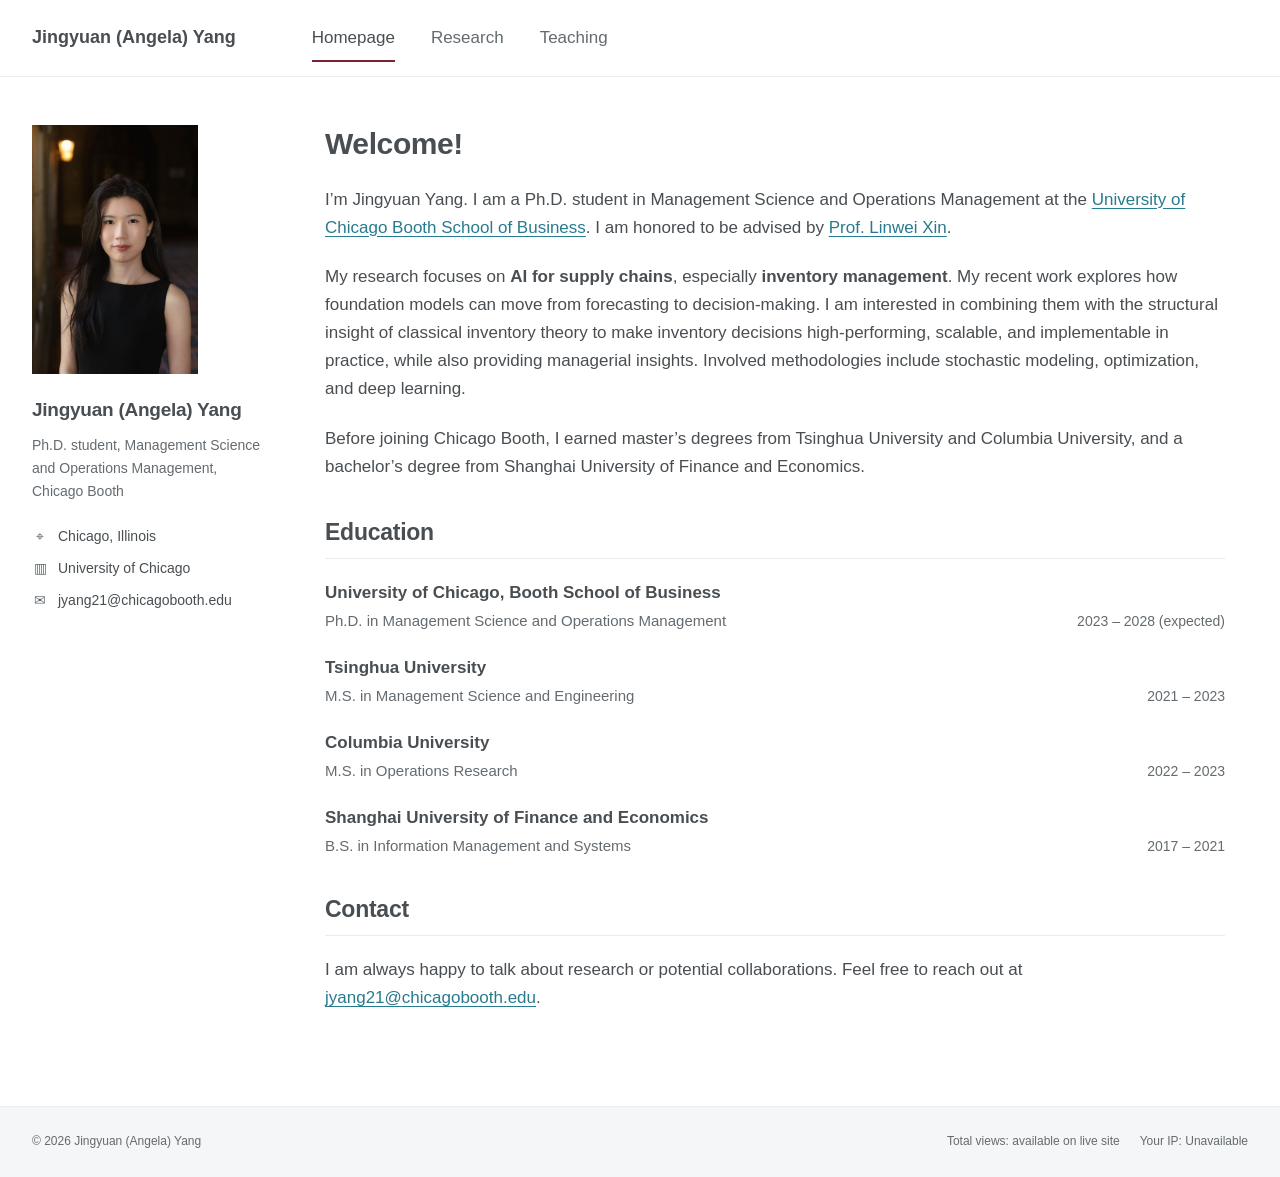
==== docs/index.html @ ed700d07 "Prepare academic homepage with current AI and inventory research" ====
<!doctype html>
<html lang="en"><head><meta charset="utf-8"><meta name="viewport" content="width=device-width, initial-scale=1">
<title>Homepage | Jingyuan (Angela) Yang</title><meta name="description" content="Jingyuan (Angela) Yang, Ph.D. student at Chicago Booth. Research on AI for supply chains, foundation models for inventory decisions, stochastic modeling, optimization, and deep learning.">
<link rel="canonical" href="https://angelaaa218.github.io/"><link rel="stylesheet" href="./assets/style.css"><link rel="icon" href="./assets/favicon.svg" type="image/svg+xml"></head>
<body><a class="skip-link" href="#main">Skip to content</a><header class="masthead"><div class="masthead-inner"><a class="site-name" href="./">Jingyuan (Angela) Yang</a><nav aria-label="Main navigation"><a href="./" aria-current="page">Homepage</a><a href="./research/">Research</a><a href="./teaching/">Teaching</a></nav></div></header>
<div class="layout"><aside class="profile" aria-label="Profile"><img class="portrait" src="./assets/portrait.jpg" alt="Jingyuan (Angela) Yang" width="3971" height="5957"><h2>Jingyuan (Angela) Yang</h2><p class="role">Ph.D. student, Management Science and Operations Management, Chicago Booth</p><ul class="profile-links"><li><span aria-hidden="true">⌖</span> Chicago, Illinois</li><li><span aria-hidden="true">▥</span> <a href="https://www.chicagobooth.edu/">University of Chicago</a></li><li><span aria-hidden="true">✉</span> <a href="mailto:jyang21@chicagobooth.edu">jyang21@chicagobooth.edu</a></li></ul></aside>
<main id="main"><h1>Welcome!</h1>
<p>I’m Jingyuan Yang. I am a Ph.D. student in Management Science and Operations Management at the <a href="https://www.chicagobooth.edu/">University of Chicago Booth School of Business</a>. I am honored to be advised by <a href="https://xin.engineering.cornell.edu/">Prof. Linwei Xin</a>.</p>
<p>My research focuses on <strong>AI for supply chains</strong>, especially <strong>inventory management</strong>. My recent work explores how foundation models can move from forecasting to decision-making. I am interested in combining them with the structural insight of classical inventory theory to make inventory decisions high-performing, scalable, and implementable in practice, while also providing managerial insights. Involved methodologies include stochastic modeling, optimization, and deep learning.</p>
<p>Before joining Chicago Booth, I earned master’s degrees from Tsinghua University and Columbia University, and a bachelor’s degree from Shanghai University of Finance and Economics.</p>
<section aria-labelledby="education"><h2 id="education">Education</h2>
<dl class="education">
<div><dt>University of Chicago, Booth School of Business</dt><dd><span class="degree">Ph.D. in Management Science and Operations Management</span><span class="education-date">2023 – 2028 (expected)</span></dd></div>
<div><dt>Tsinghua University</dt><dd><span class="degree">M.S. in Management Science and Engineering</span><span class="education-date">2021 – 2023</span></dd></div>
<div><dt>Columbia University</dt><dd><span class="degree">M.S. in Operations Research</span><span class="education-date">2022 – 2023</span></dd></div>
<div><dt>Shanghai University of Finance and Economics</dt><dd><span class="degree">B.S. in Information Management and Systems</span><span class="education-date">2017 – 2021</span></dd></div>
</dl></section>
<section aria-labelledby="contact"><h2 id="contact">Contact</h2><p>I am always happy to talk about research or potential collaborations. Feel free to reach out at <a href="mailto:jyang21@chicagobooth.edu">jyang21@chicagobooth.edu</a>.</p></section></main></div><footer><div class="footer-inner"><span>© 2026 Jingyuan (Angela) Yang</span><section class="visitor-stats" aria-label="Visitor statistics"><span id="view-counter">Total views: available on live site</span><span>Your IP: <span id="visitor-ip" aria-live="polite">Requires JavaScript</span></span></section></div></footer><script src="./assets/visitors.js" defer></script></body></html>
---- docs/assets/style.css ----
:root{color-scheme:light;--ink:#494e52;--muted:#646b70;--link:#287b8e;--line:#e9ecee;--accent:#7b2333}*{box-sizing:border-box}html{scroll-behavior:smooth}body{margin:0;color:var(--ink);background:#fff;font-family:-apple-system,BlinkMacSystemFont,"Segoe UI",Arial,sans-serif;font-size:17px;line-height:1.65}a{color:var(--link);text-underline-offset:3px}a:hover{color:#174e5a}a:focus-visible{outline:3px solid var(--accent);outline-offset:5px}p{margin:0 0 1.35rem}strong{font-weight:650}.masthead{border-bottom:1px solid var(--line)}.masthead-inner{max-width:1280px;margin:auto;min-height:76px;display:flex;align-items:center;gap:76px;padding:0 32px}.site-name{font-size:18px;font-weight:700;text-decoration:none;color:var(--ink)}nav{display:flex;gap:36px;align-self:stretch}nav a{position:relative;display:flex;align-items:center;color:var(--muted);text-decoration:none;font-size:17px}nav a[aria-current]{color:var(--ink)}nav a[aria-current]:after{position:absolute;bottom:14px;left:0;right:0;content:"";height:2px;background:var(--accent)}.layout{max-width:1280px;padding:48px 32px 72px;margin:0 auto;display:grid;grid-template-columns:235px minmax(0,1fr);gap:58px;min-height:calc(100vh - 161px)}.profile{align-self:start;position:sticky;top:32px;font-size:14px}.monogram{width:166px;height:166px;border:6px solid white;outline:1px solid var(--line);border-radius:50%;display:grid;place-items:center;background:#f4eeee;color:var(--accent);font-family:Georgia,serif;font-size:54px;letter-spacing:3px;margin:0 0 23px}.profile h2{font-size:19px;line-height:1.4;margin:0 0 10px;border:0;padding:0}.role{color:var(--muted);line-height:1.65;margin-bottom:22px}.profile-links{list-style:none;padding:0;margin:0}.profile-links li{display:flex;gap:10px;margin:9px 0;align-items:baseline}.profile-links span{width:16px;color:var(--muted);text-align:center}.profile-links a{color:var(--ink);text-decoration:none}.profile-links a:hover{text-decoration:underline}main{min-width:0;max-width:900px}h1{font-size:30px;line-height:1.25;margin:0 0 23px;letter-spacing:-.4px}h2{font-size:23px;line-height:1.35;margin:36px 0 20px;padding-bottom:10px;border-bottom:1px solid var(--line);letter-spacing:-.25px}h3{font-size:18px;line-height:1.5;margin:0 0 7px;font-weight:650}.intro{color:var(--muted)}.education{margin:0}.education div{margin:0 0 20px}.education dt{font-size:17px;font-weight:600}.education dd{margin:2px 0 0;font-size:15px;color:var(--muted)}.education dd span{display:block;font-size:14px}.papers{padding-left:25px;margin:0}.paper{padding-left:7px;margin:0 0 29px}.paper::marker{color:var(--muted);font-size:15px}.paper h3 a{text-decoration:none}.paper h3 a:hover{text-decoration:underline}.paper p{margin:5px 0;font-size:16px}.paper .authors{line-height:1.7}.authors a{text-decoration:none}.authors a:hover{text-decoration:underline}.paper .status{font-size:15px}.paper .paper-note{color:var(--muted);font-size:14px}.paper .paper-links{font-size:14px;margin-top:9px}.courses{list-style:none;padding:0;margin:28px 0}.courses li{padding:0 0 25px;margin:0 0 25px;border-bottom:1px solid var(--line)}.course-code{display:block;font-size:13px;letter-spacing:.8px;color:var(--muted);font-weight:500;margin-top:7px}.courses p{margin:3px 0;font-size:16px}.terms,.term-inline{color:var(--muted)}.term-inline:before{content:" · ";margin:0 8px}footer{background:#f5f6f7;border-top:1px solid var(--line);font-size:12px;color:var(--muted)}footer div{max-width:1280px;margin:auto;padding:25px 32px}.skip-link{position:absolute;top:-80px;left:16px;padding:8px 16px;background:white;z-index:2}.skip-link:focus{top:8px}@media(min-width:1500px){.layout,.masthead-inner,footer div{max-width:1320px}}@media(max-width:850px){.masthead-inner{gap:30px;padding:0 24px}.layout{grid-template-columns:190px minmax(0,1fr);gap:32px;padding:35px 24px 55px}.profile h2{font-size:17px}.monogram{width:140px;height:140px}nav{gap:24px}.site-name{font-size:16px}}@media(max-width:650px){body{font-size:16px}.masthead-inner{display:block;padding:17px 22px 0}.site-name{font-size:18px}nav{gap:29px;height:49px}nav a{font-size:15px}nav a[aria-current]:after{bottom:5px}.layout{display:block;padding:28px 22px 46px}.profile{position:static;display:grid;grid-template-columns:88px 1fr;column-gap:20px;margin-bottom:33px;padding-bottom:24px;border-bottom:1px solid var(--line)}.monogram{grid-row:1/3;width:82px;height:82px;font-size:29px;margin:3px 0 0;border-width:3px}.profile h2{font-size:18px;margin:0 0 7px}.role{font-size:13px;margin:0}.profile-links{grid-column:1/-1;display:flex;flex-wrap:wrap;gap:0 19px;margin-top:13px;font-size:12px}.profile-links li{margin:6px 0;gap:6px}.profile-links li:nth-child(2){display:none}h1{font-size:28px}h2{font-size:21px}.paper h3{font-size:17px}.paper p{font-size:15px}footer div{padding:22px}.term-inline{display:block}.term-inline:before{content:none}}@media(prefers-reduced-motion:reduce){html{scroll-behavior:auto}}@media print{.masthead,.profile,footer{display:none}.layout{display:block;padding:0}a{color:inherit}.paper{break-inside:avoid}}

.profile-links a{overflow-wrap:anywhere;min-width:0}.profile-links span{flex-shrink:0}

.teaching-section{margin-top:52px}.teaching-section h2{margin-top:0}.teaching-list{padding-left:27px;margin:22px 0 0}.teaching-list li{padding-left:2px;margin:0 0 13px;line-height:1.65}

.portrait{display:block;object-fit:cover;object-position:50% 40%;letter-spacing:normal}
.education dd{display:flex;align-items:baseline;justify-content:space-between;gap:20px}
.education dd .degree{font-size:15px;display:block}
.education dd .education-date{white-space:nowrap;text-align:right;flex-shrink:0}
.course-row{display:flex;align-items:baseline;justify-content:space-between;gap:24px}
.course-date{white-space:nowrap;text-align:right;flex-shrink:0}
@media(max-width:1050px){.course-row{flex-wrap:wrap;gap:2px 20px}.course-date{margin-left:auto}}
@media(max-width:650px){.education dd{flex-wrap:wrap;gap:2px 15px}.education-date{margin-left:auto}.course-date{white-space:normal;flex-shrink:1;max-width:100%}}

.portrait{display:block;width:166px;height:auto;border:0;border-radius:0;outline:0;margin:0 0 23px;object-fit:contain}
@media(max-width:850px){.portrait{width:140px}}
@media(max-width:650px){.portrait{grid-row:1/3;width:82px;height:auto;margin:3px 0 0}}

.footer-inner{display:flex;justify-content:space-between;align-items:center;gap:18px;flex-wrap:wrap}.visitor-stats{display:flex;gap:20px;align-items:center;flex-wrap:wrap}.visitor-stats img{display:block;height:20px}.visitor-stats a{display:inline-block}.visitor-stats span{overflow-wrap:anywhere}
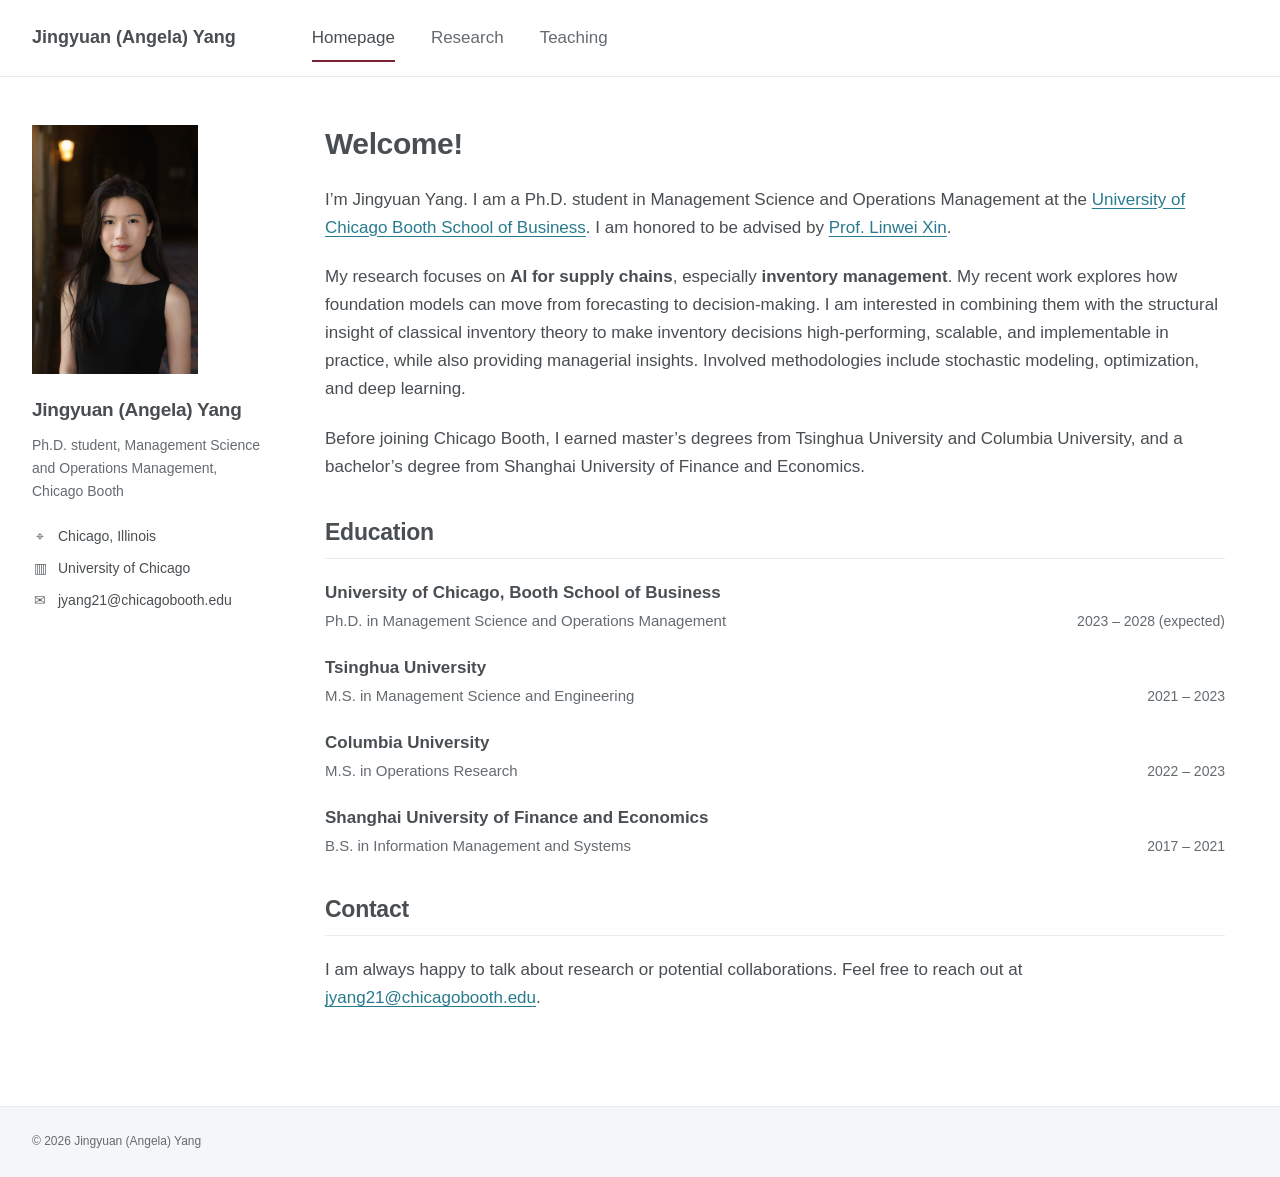
==== commit 5d374179: "Remove public visitor metrics and document private analytics setup" ====
--- a/docs/index.html
+++ b/docs/index.html
@@ -15,4 +15,4 @@
 <div><dt>Columbia University</dt><dd><span class="degree">M.S. in Operations Research</span><span class="education-date">2022 – 2023</span></dd></div>
 <div><dt>Shanghai University of Finance and Economics</dt><dd><span class="degree">B.S. in Information Management and Systems</span><span class="education-date">2017 – 2021</span></dd></div>
 </dl></section>
-<section aria-labelledby="contact"><h2 id="contact">Contact</h2><p>I am always happy to talk about research or potential collaborations. Feel free to reach out at <a href="mailto:jyang21@chicagobooth.edu">jyang21@chicagobooth.edu</a>.</p></section></main></div><footer><div class="footer-inner"><span>© 2026 Jingyuan (Angela) Yang</span><section class="visitor-stats" aria-label="Visitor statistics"><span id="view-counter">Total views: available on live site</span><span>Your IP: <span id="visitor-ip" aria-live="polite">Requires JavaScript</span></span></section></div></footer><script src="./assets/visitors.js" defer></script></body></html>+<section aria-labelledby="contact"><h2 id="contact">Contact</h2><p>I am always happy to talk about research or potential collaborations. Feel free to reach out at <a href="mailto:jyang21@chicagobooth.edu">jyang21@chicagobooth.edu</a>.</p></section></main></div><footer><div class="footer-inner"><span>© 2026 Jingyuan (Angela) Yang</span></div></footer></body></html>
--- a/docs/assets/style.css
+++ b/docs/assets/style.css
@@ -17,4 +17,4 @@
 @media(max-width:850px){.portrait{width:140px}}
 @media(max-width:650px){.portrait{grid-row:1/3;width:82px;height:auto;margin:3px 0 0}}
 
-.footer-inner{display:flex;justify-content:space-between;align-items:center;gap:18px;flex-wrap:wrap}.visitor-stats{display:flex;gap:20px;align-items:center;flex-wrap:wrap}.visitor-stats img{display:block;height:20px}.visitor-stats a{display:inline-block}.visitor-stats span{overflow-wrap:anywhere}
+.footer-inner{display:flex;align-items:center}
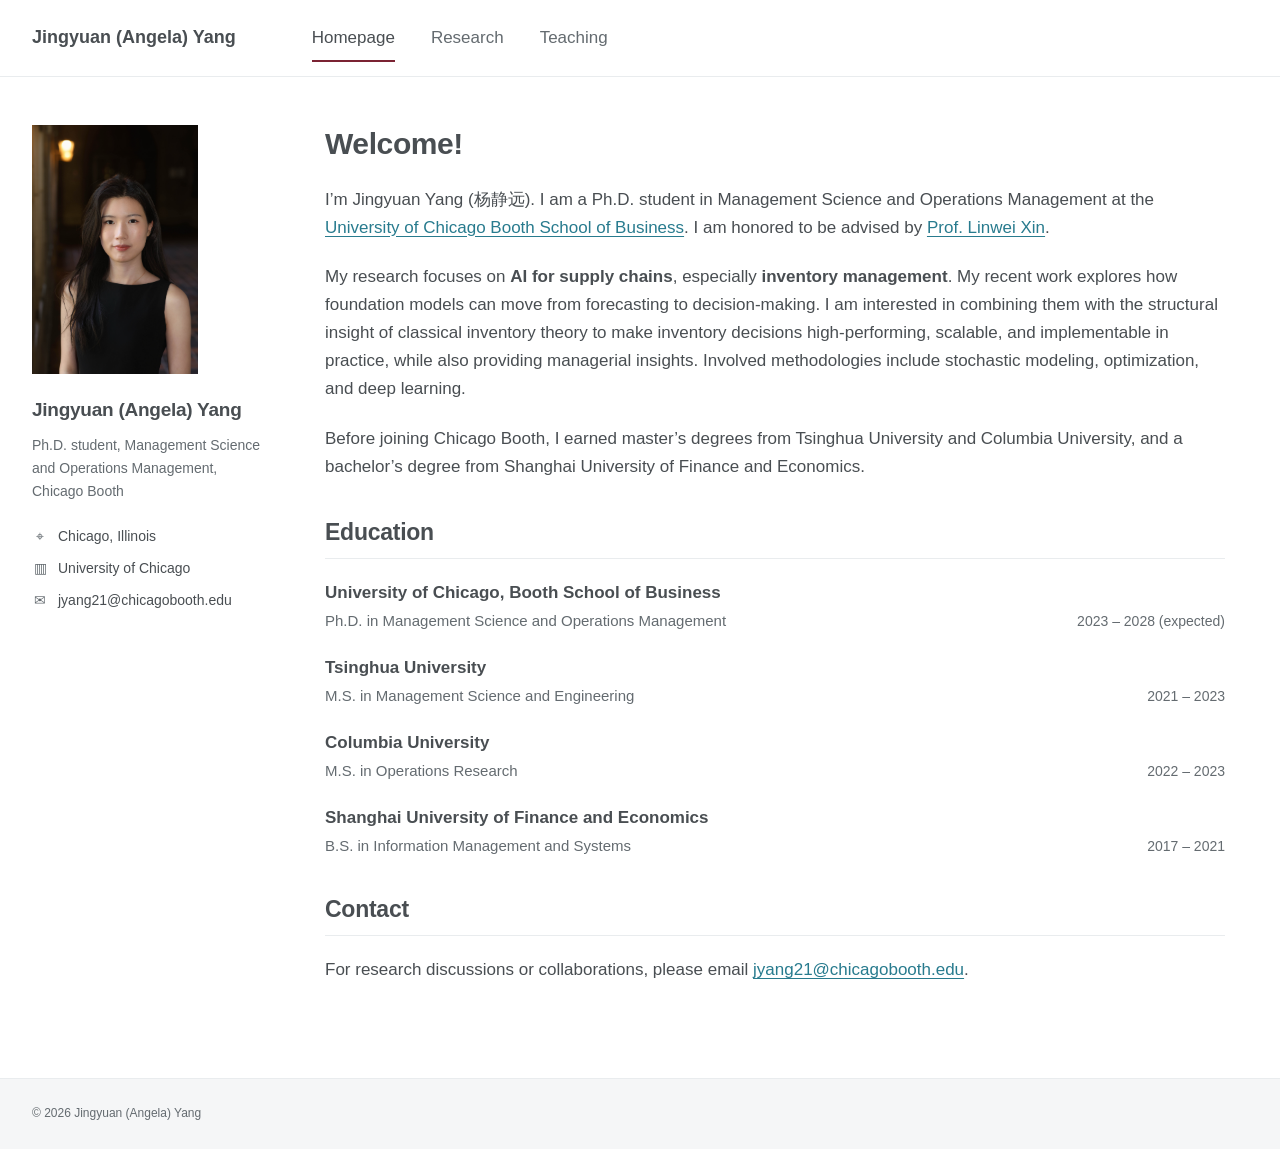
==== commit 60695e88: "Update profile links, contact line, coauthor display, and teaching experience" ====
--- a/docs/index.html
+++ b/docs/index.html
@@ -3,9 +3,9 @@
 <title>Homepage | Jingyuan (Angela) Yang</title><meta name="description" content="Jingyuan (Angela) Yang, Ph.D. student at Chicago Booth. Research on AI for supply chains, foundation models for inventory decisions, stochastic modeling, optimization, and deep learning.">
 <link rel="canonical" href="https://angelaaa218.github.io/"><link rel="stylesheet" href="./assets/style.css"><link rel="icon" href="./assets/favicon.svg" type="image/svg+xml"></head>
 <body><a class="skip-link" href="#main">Skip to content</a><header class="masthead"><div class="masthead-inner"><a class="site-name" href="./">Jingyuan (Angela) Yang</a><nav aria-label="Main navigation"><a href="./" aria-current="page">Homepage</a><a href="./research/">Research</a><a href="./teaching/">Teaching</a></nav></div></header>
-<div class="layout"><aside class="profile" aria-label="Profile"><img class="portrait" src="./assets/portrait.jpg" alt="Jingyuan (Angela) Yang" width="3971" height="5957"><h2>Jingyuan (Angela) Yang</h2><p class="role">Ph.D. student, Management Science and Operations Management, Chicago Booth</p><ul class="profile-links"><li><span aria-hidden="true">⌖</span> Chicago, Illinois</li><li><span aria-hidden="true">▥</span> <a href="https://www.chicagobooth.edu/">University of Chicago</a></li><li><span aria-hidden="true">✉</span> <a href="mailto:jyang21@chicagobooth.edu">jyang21@chicagobooth.edu</a></li></ul></aside>
+<div class="layout"><aside class="profile" aria-label="Profile"><img class="portrait" src="./assets/portrait.jpg" alt="Jingyuan (Angela) Yang" width="3971" height="5957"><h2>Jingyuan (Angela) Yang</h2><p class="role">Ph.D. student, Management Science and Operations Management, Chicago Booth</p><ul class="profile-links"><li><span aria-hidden="true">⌖</span> Chicago, Illinois</li><li><span aria-hidden="true">▥</span> <a href="http://chicagobooth.edu/phd">University of Chicago</a></li><li><span aria-hidden="true">✉</span> <a href="mailto:jyang21@chicagobooth.edu">jyang21@chicagobooth.edu</a></li></ul></aside>
 <main id="main"><h1>Welcome!</h1>
-<p>I’m Jingyuan Yang. I am a Ph.D. student in Management Science and Operations Management at the <a href="https://www.chicagobooth.edu/">University of Chicago Booth School of Business</a>. I am honored to be advised by <a href="https://xin.engineering.cornell.edu/">Prof. Linwei Xin</a>.</p>
+<p>I’m Jingyuan Yang (杨静远). I am a Ph.D. student in Management Science and Operations Management at the <a href="http://chicagobooth.edu/phd">University of Chicago Booth School of Business</a>. I am honored to be advised by <a href="https://xin.engineering.cornell.edu/">Prof. Linwei Xin</a>.</p>
 <p>My research focuses on <strong>AI for supply chains</strong>, especially <strong>inventory management</strong>. My recent work explores how foundation models can move from forecasting to decision-making. I am interested in combining them with the structural insight of classical inventory theory to make inventory decisions high-performing, scalable, and implementable in practice, while also providing managerial insights. Involved methodologies include stochastic modeling, optimization, and deep learning.</p>
 <p>Before joining Chicago Booth, I earned master’s degrees from Tsinghua University and Columbia University, and a bachelor’s degree from Shanghai University of Finance and Economics.</p>
 <section aria-labelledby="education"><h2 id="education">Education</h2>
@@ -15,4 +15,4 @@
 <div><dt>Columbia University</dt><dd><span class="degree">M.S. in Operations Research</span><span class="education-date">2022 – 2023</span></dd></div>
 <div><dt>Shanghai University of Finance and Economics</dt><dd><span class="degree">B.S. in Information Management and Systems</span><span class="education-date">2017 – 2021</span></dd></div>
 </dl></section>
-<section aria-labelledby="contact"><h2 id="contact">Contact</h2><p>I am always happy to talk about research or potential collaborations. Feel free to reach out at <a href="mailto:jyang21@chicagobooth.edu">jyang21@chicagobooth.edu</a>.</p></section></main></div><footer><div class="footer-inner"><span>© 2026 Jingyuan (Angela) Yang</span></div></footer></body></html>+<section aria-labelledby="contact"><h2 id="contact">Contact</h2><p>For research discussions or collaborations, please email <a href="mailto:jyang21@chicagobooth.edu">jyang21@chicagobooth.edu</a>.</p></section></main></div><footer><div class="footer-inner"><span>© 2026 Jingyuan (Angela) Yang</span></div></footer><script src="./assets/analytics.js" data-project="13364396" data-security="10fe394c" defer></script></body></html>
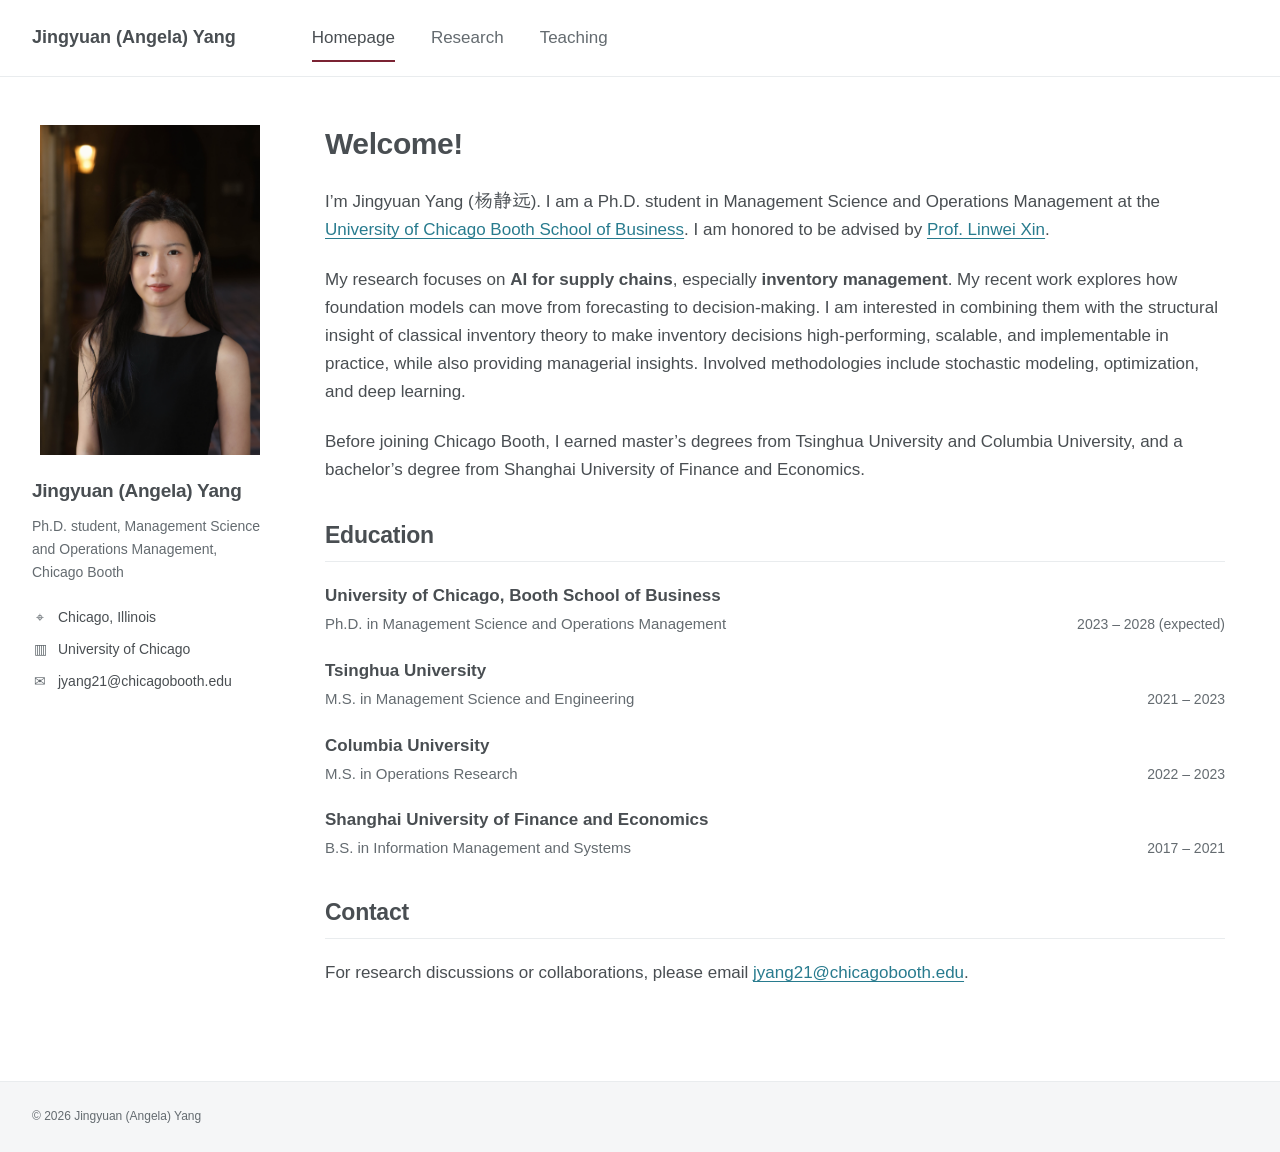
==== commit 75468981: "Style Chinese name in Kai type and center an enlarged portrait" ====
--- a/docs/index.html
+++ b/docs/index.html
@@ -5,7 +5,7 @@
 <body><a class="skip-link" href="#main">Skip to content</a><header class="masthead"><div class="masthead-inner"><a class="site-name" href="./">Jingyuan (Angela) Yang</a><nav aria-label="Main navigation"><a href="./" aria-current="page">Homepage</a><a href="./research/">Research</a><a href="./teaching/">Teaching</a></nav></div></header>
 <div class="layout"><aside class="profile" aria-label="Profile"><img class="portrait" src="./assets/portrait.jpg" alt="Jingyuan (Angela) Yang" width="3971" height="5957"><h2>Jingyuan (Angela) Yang</h2><p class="role">Ph.D. student, Management Science and Operations Management, Chicago Booth</p><ul class="profile-links"><li><span aria-hidden="true">⌖</span> Chicago, Illinois</li><li><span aria-hidden="true">▥</span> <a href="http://chicagobooth.edu/phd">University of Chicago</a></li><li><span aria-hidden="true">✉</span> <a href="mailto:jyang21@chicagobooth.edu">jyang21@chicagobooth.edu</a></li></ul></aside>
 <main id="main"><h1>Welcome!</h1>
-<p>I’m Jingyuan Yang (杨静远). I am a Ph.D. student in Management Science and Operations Management at the <a href="http://chicagobooth.edu/phd">University of Chicago Booth School of Business</a>. I am honored to be advised by <a href="https://xin.engineering.cornell.edu/">Prof. Linwei Xin</a>.</p>
+<p>I’m Jingyuan Yang (<span class="chinese-name" lang="zh-Hans">杨静远</span>). I am a Ph.D. student in Management Science and Operations Management at the <a href="http://chicagobooth.edu/phd">University of Chicago Booth School of Business</a>. I am honored to be advised by <a href="https://xin.engineering.cornell.edu/">Prof. Linwei Xin</a>.</p>
 <p>My research focuses on <strong>AI for supply chains</strong>, especially <strong>inventory management</strong>. My recent work explores how foundation models can move from forecasting to decision-making. I am interested in combining them with the structural insight of classical inventory theory to make inventory decisions high-performing, scalable, and implementable in practice, while also providing managerial insights. Involved methodologies include stochastic modeling, optimization, and deep learning.</p>
 <p>Before joining Chicago Booth, I earned master’s degrees from Tsinghua University and Columbia University, and a bachelor’s degree from Shanghai University of Finance and Economics.</p>
 <section aria-labelledby="education"><h2 id="education">Education</h2>
--- a/docs/assets/style.css
+++ b/docs/assets/style.css
@@ -13,8 +13,11 @@
 @media(max-width:1050px){.course-row{flex-wrap:wrap;gap:2px 20px}.course-date{margin-left:auto}}
 @media(max-width:650px){.education dd{flex-wrap:wrap;gap:2px 15px}.education-date{margin-left:auto}.course-date{white-space:normal;flex-shrink:1;max-width:100%}}
 
-.portrait{display:block;width:166px;height:auto;border:0;border-radius:0;outline:0;margin:0 0 23px;object-fit:contain}
-@media(max-width:850px){.portrait{width:140px}}
-@media(max-width:650px){.portrait{grid-row:1/3;width:82px;height:auto;margin:3px 0 0}}
+.portrait{display:block;width:100%;max-width:220px;height:auto;border:0;border-radius:0;outline:0;margin:0 auto 23px;object-fit:contain}
+@media(max-width:850px){.portrait{max-width:180px}}
+@media(max-width:650px){.portrait{grid-row:1/3;width:88px;max-width:100%;height:auto;margin:3px auto 0;justify-self:center}}
 
 .footer-inner{display:flex;align-items:center}
+
+@font-face{font-family:"Homepage Name Kai";src:local("Kaiti SC"),local("STKaiti"),local("KaiTi"),url("fonts/name-kai.woff") format("woff");font-style:normal;font-weight:400;font-display:swap;unicode-range:U+6768,U+9759,U+8FDC}
+.chinese-name{font-family:"Homepage Name Kai","Kaiti SC",STKaiti,KaiTi,serif;font-size:1.1em;font-weight:400}
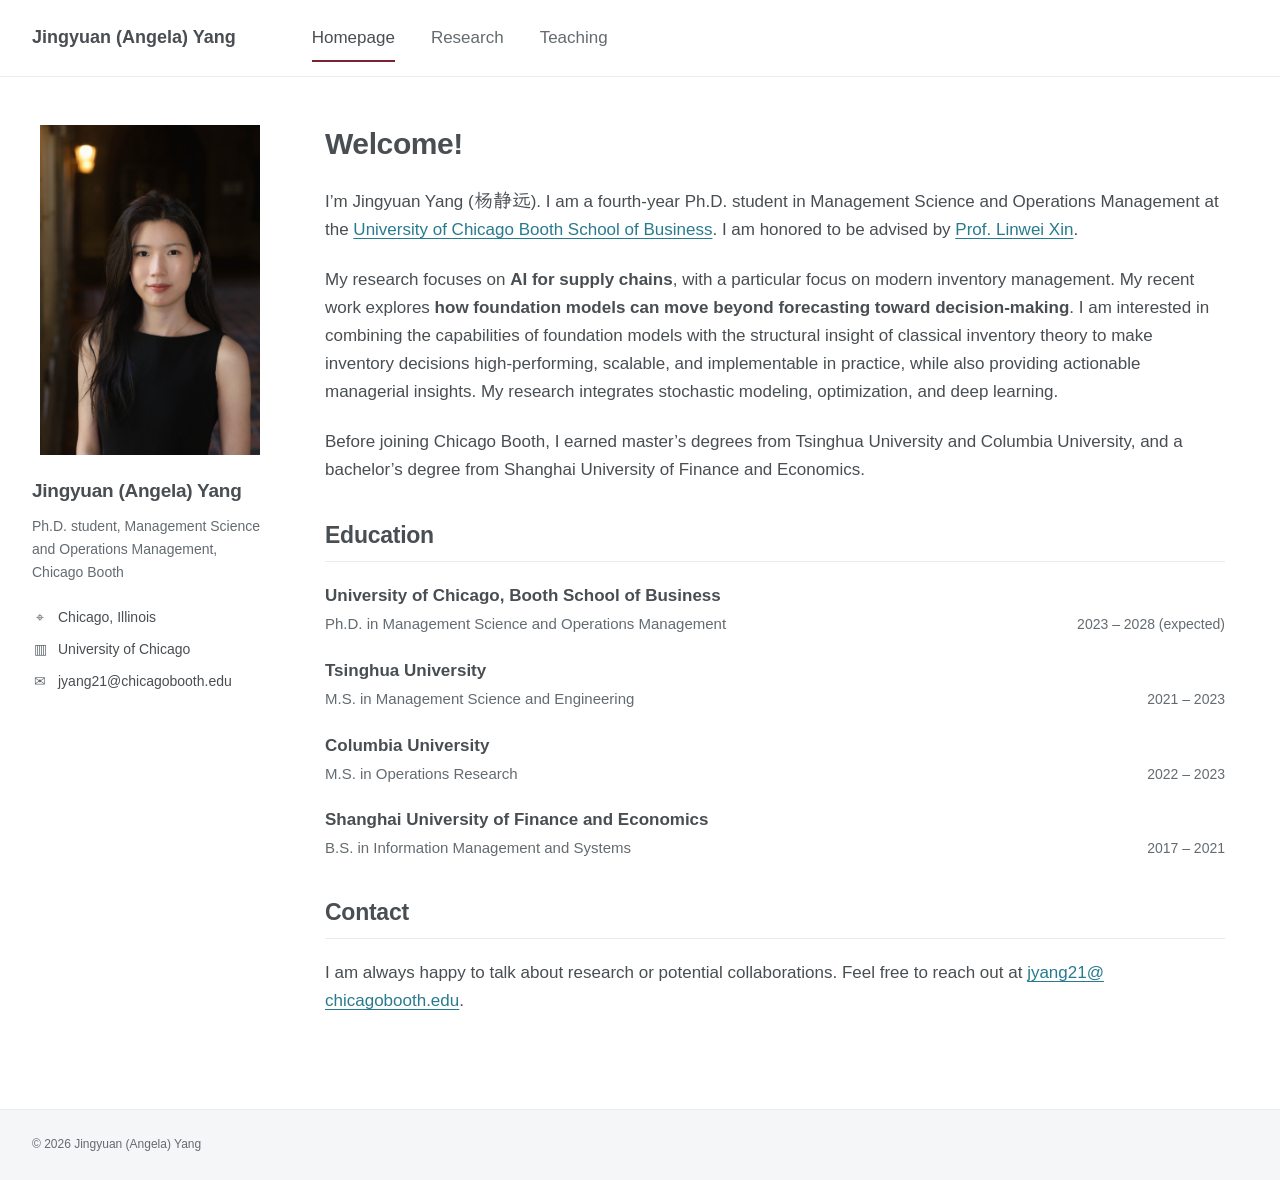
==== commit f65612d3: "Finalize approved academic website for publication" ====
--- a/docs/index.html
+++ b/docs/index.html
@@ -5,8 +5,8 @@
 <body><a class="skip-link" href="#main">Skip to content</a><header class="masthead"><div class="masthead-inner"><a class="site-name" href="./">Jingyuan (Angela) Yang</a><nav aria-label="Main navigation"><a href="./" aria-current="page">Homepage</a><a href="./research/">Research</a><a href="./teaching/">Teaching</a></nav></div></header>
 <div class="layout"><aside class="profile" aria-label="Profile"><img class="portrait" src="./assets/portrait.jpg" alt="Jingyuan (Angela) Yang" width="3971" height="5957"><h2>Jingyuan (Angela) Yang</h2><p class="role">Ph.D. student, Management Science and Operations Management, Chicago Booth</p><ul class="profile-links"><li><span aria-hidden="true">⌖</span> Chicago, Illinois</li><li><span aria-hidden="true">▥</span> <a href="http://chicagobooth.edu/phd">University of Chicago</a></li><li><span aria-hidden="true">✉</span> <a href="mailto:jyang21@chicagobooth.edu">jyang21@chicagobooth.edu</a></li></ul></aside>
 <main id="main"><h1>Welcome!</h1>
-<p>I’m Jingyuan Yang (<span class="chinese-name" lang="zh-Hans">杨静远</span>). I am a Ph.D. student in Management Science and Operations Management at the <a href="http://chicagobooth.edu/phd">University of Chicago Booth School of Business</a>. I am honored to be advised by <a href="https://xin.engineering.cornell.edu/">Prof. Linwei Xin</a>.</p>
-<p>My research focuses on <strong>AI for supply chains</strong>, especially <strong>inventory management</strong>. My recent work explores how foundation models can move from forecasting to decision-making. I am interested in combining them with the structural insight of classical inventory theory to make inventory decisions high-performing, scalable, and implementable in practice, while also providing managerial insights. Involved methodologies include stochastic modeling, optimization, and deep learning.</p>
+<p>I’m Jingyuan Yang (<span class="chinese-name" lang="zh-Hans">杨静远</span>). I am a fourth-year Ph.D. student in Management Science and Operations Management at the <a href="http://chicagobooth.edu/phd">University of Chicago Booth School of Business</a>. I am honored to be advised by <a href="https://xin.engineering.cornell.edu/">Prof. Linwei Xin</a>.</p>
+<p>My research focuses on <strong>AI for supply chains</strong>, with a particular focus on modern inventory management. My recent work explores <strong>how foundation models can move beyond forecasting toward decision-making</strong>. I am interested in combining the capabilities of foundation models with the structural insight of classical inventory theory to make inventory decisions high-performing, scalable, and implementable in practice, while also providing actionable managerial insights. My research integrates stochastic modeling, optimization, and deep learning.</p>
 <p>Before joining Chicago Booth, I earned master’s degrees from Tsinghua University and Columbia University, and a bachelor’s degree from Shanghai University of Finance and Economics.</p>
 <section aria-labelledby="education"><h2 id="education">Education</h2>
 <dl class="education">
@@ -15,4 +15,4 @@
 <div><dt>Columbia University</dt><dd><span class="degree">M.S. in Operations Research</span><span class="education-date">2022 – 2023</span></dd></div>
 <div><dt>Shanghai University of Finance and Economics</dt><dd><span class="degree">B.S. in Information Management and Systems</span><span class="education-date">2017 – 2021</span></dd></div>
 </dl></section>
-<section aria-labelledby="contact"><h2 id="contact">Contact</h2><p>For research discussions or collaborations, please email <a href="mailto:jyang21@chicagobooth.edu">jyang21@chicagobooth.edu</a>.</p></section></main></div><footer><div class="footer-inner"><span>© 2026 Jingyuan (Angela) Yang</span></div></footer><script src="./assets/analytics.js" data-project="13364396" data-security="10fe394c" defer></script></body></html>+<section aria-labelledby="contact"><h2 id="contact">Contact</h2><p>I am always happy to talk about research or potential collaborations. Feel free to reach out at <a href="mailto:jyang21@chicagobooth.edu">jyang21@<wbr>chicagobooth.edu</a>.</p></section></main></div><footer><div class="footer-inner"><span>© 2026 Jingyuan (Angela) Yang</span></div></footer><script src="./assets/analytics.js" data-project="13364396" data-security="10fe394c" defer></script></body></html>
